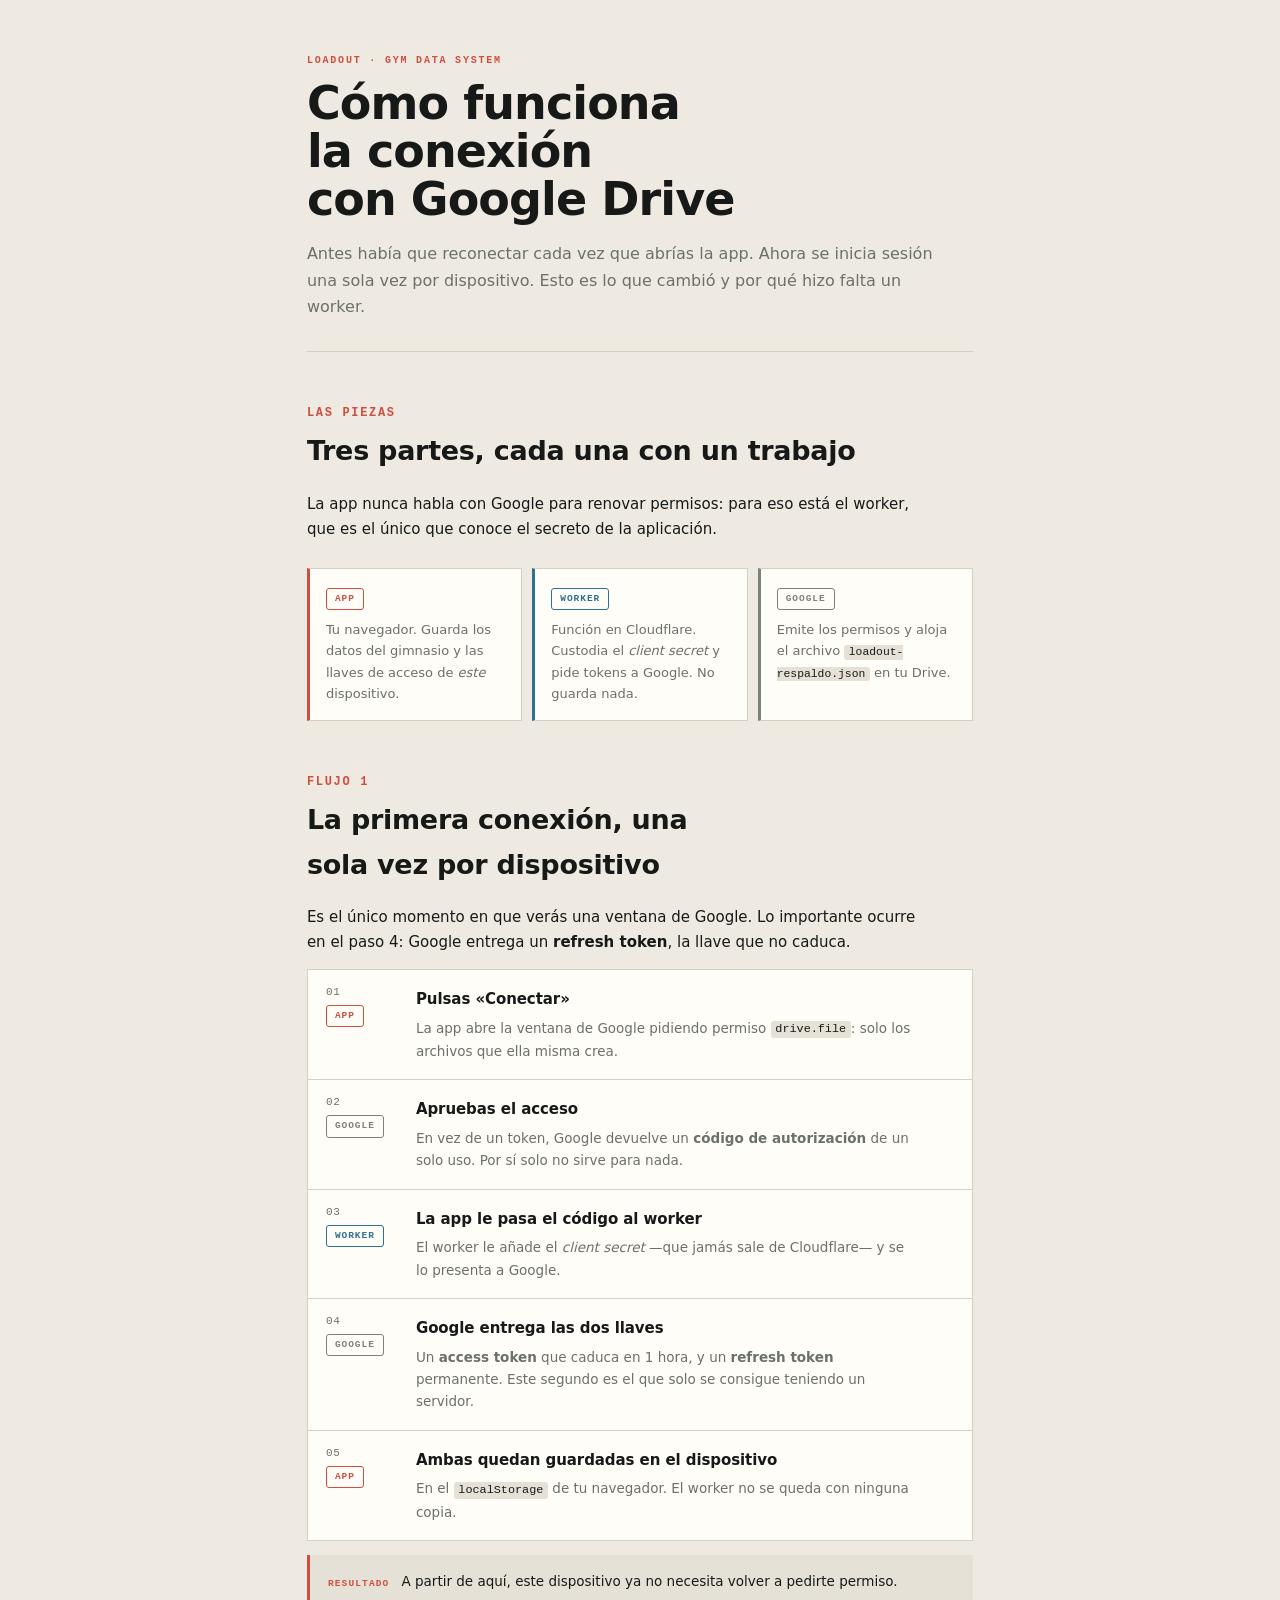
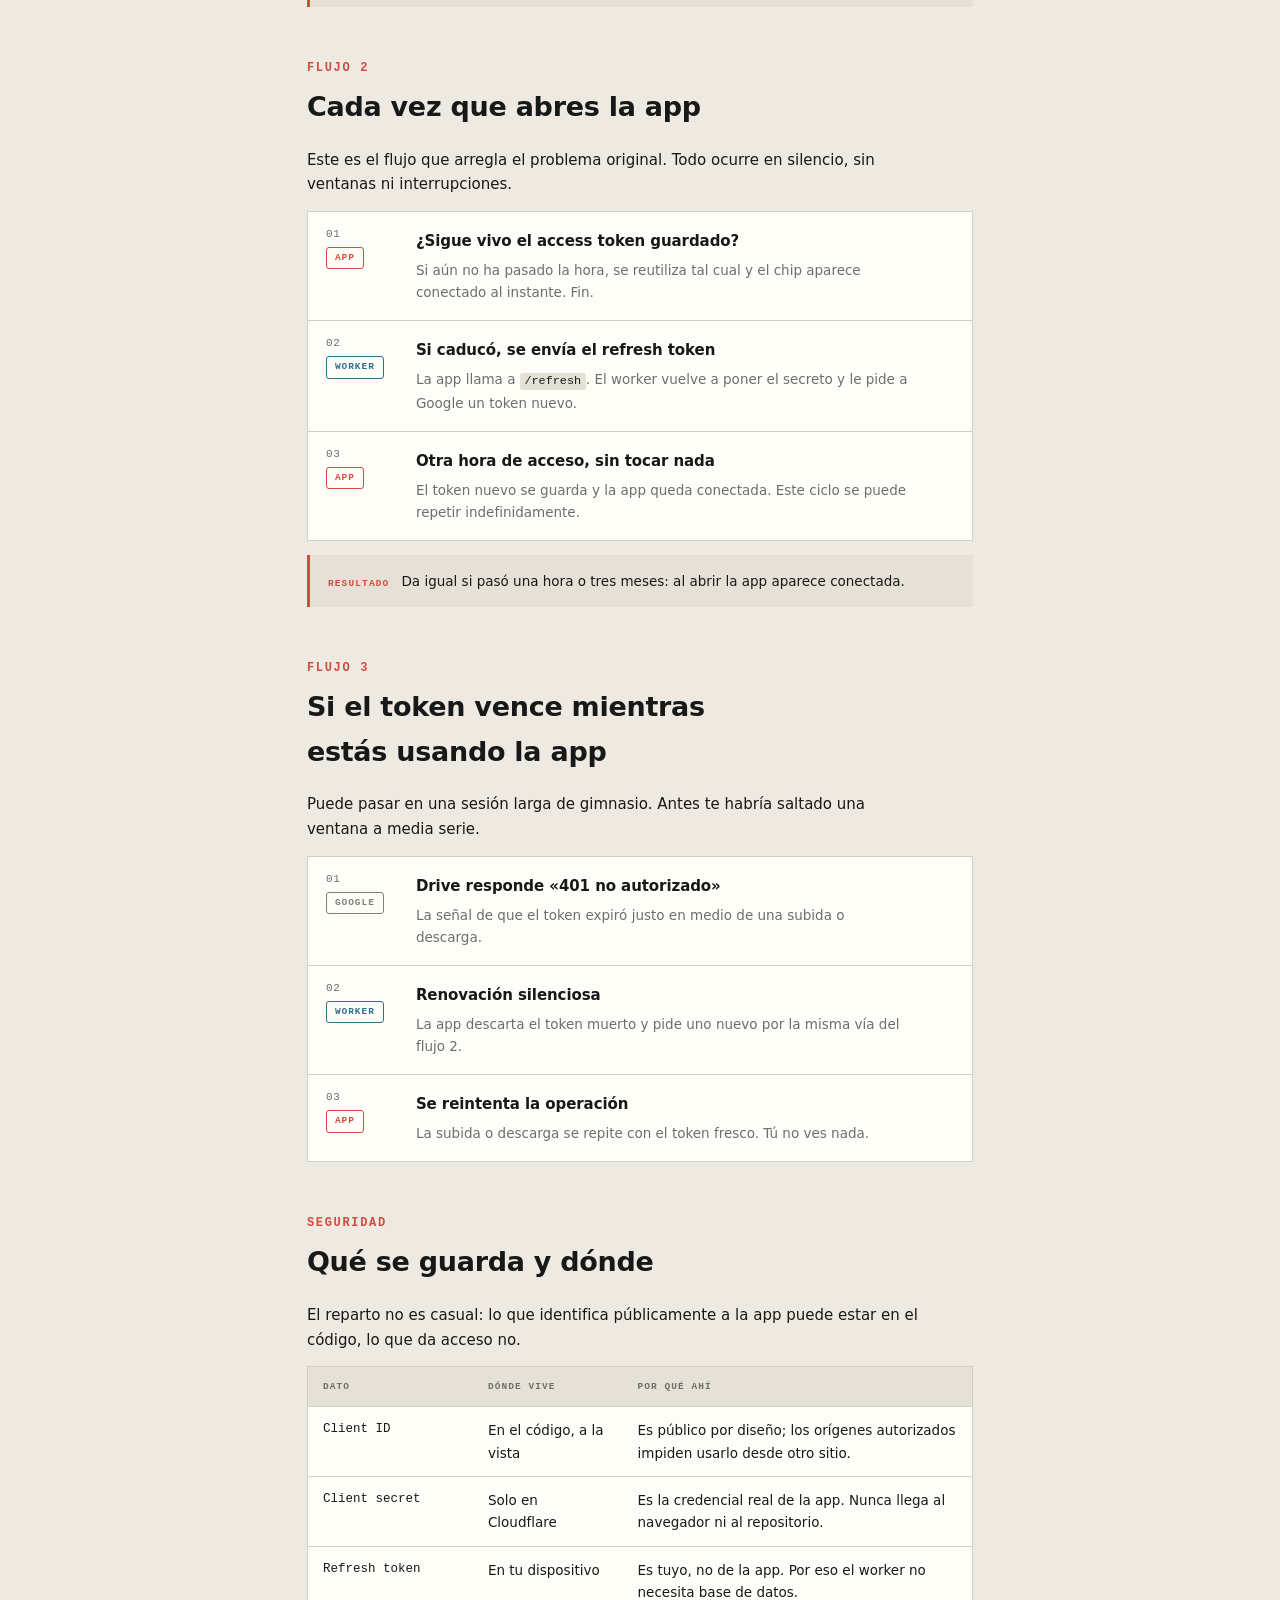
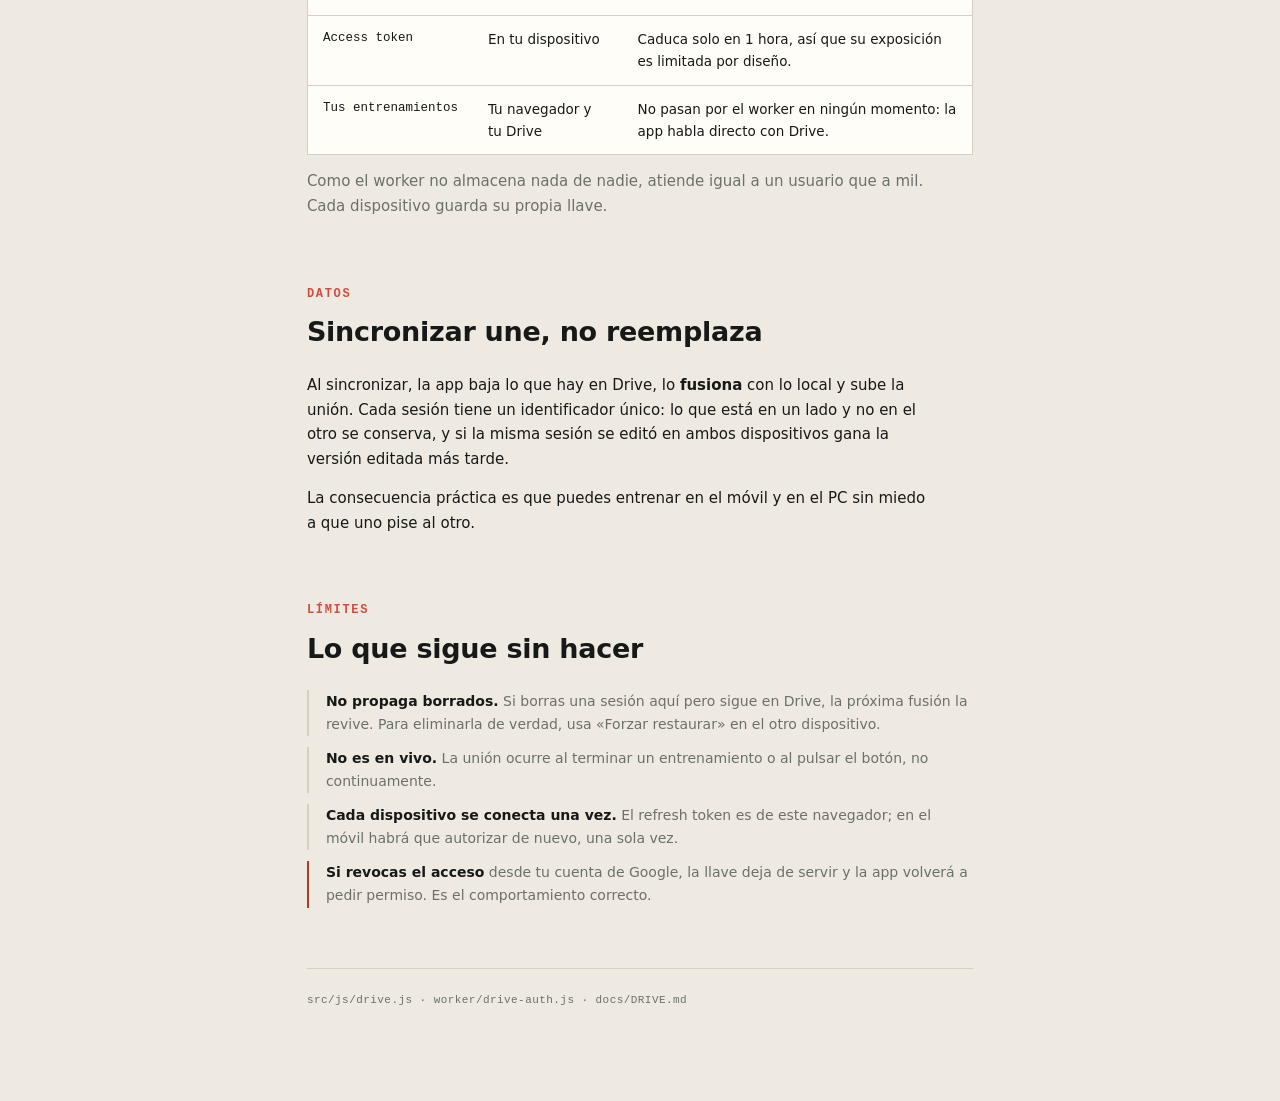
==== docs/drive-esquema.html @ bf82e6a8 "Documenta el flujo de Drive con un esquema visual Los tres flujos de autorizacion, el reparto de cre" ====
﻿<!doctype html>
<html lang="es">
<head>
<meta charset="utf-8">
<meta name="viewport" content="width=device-width,initial-scale=1">
<title>LOADOUT — Cómo funciona la sincronización con Drive</title>
<style>
  /* Paleta tomada del propio sistema de LOADOUT (src/css/styles.css).
     Los actores se codifican por color: la app usa el acento de la marca,
     el worker una variante fría del mismo tono, Google el neutro. */
  :root{
    --bg:#121212; --panel:#1a1b1d; --panel2:#202225;
    --ink:#f6f5f1; --muted:#8d9295; --line:#303235;
    --app:#e7ff37; --worker:#37e7ff; --google:#9aa0a3; --alert:#ff5e4e;
    --on-accent:#141414;
  }
  @media (prefers-color-scheme: light){
    :root{
      --bg:#eeeae2; --panel:#fffdf8; --panel2:#e6e1d6;
      --ink:#171918; --muted:#6c706a; --line:#d5d0c5;
      --app:#cf4e3f; --worker:#2f6f8f; --google:#7d817a; --alert:#a83c30;
      --on-accent:#fffdf8;
    }
  }
  :root[data-theme="light"]{
    --bg:#eeeae2; --panel:#fffdf8; --panel2:#e6e1d6;
    --ink:#171918; --muted:#6c706a; --line:#d5d0c5;
    --app:#cf4e3f; --worker:#2f6f8f; --google:#7d817a; --alert:#a83c30;
    --on-accent:#fffdf8;
  }
  :root[data-theme="dark"]{
    --bg:#121212; --panel:#1a1b1d; --panel2:#202225;
    --ink:#f6f5f1; --muted:#8d9295; --line:#303235;
    --app:#e7ff37; --worker:#37e7ff; --google:#9aa0a3; --alert:#ff5e4e;
    --on-accent:#141414;
  }

  *{box-sizing:border-box}
  body{
    margin:0; background:var(--bg); color:var(--ink);
    font:15px/1.65 system-ui,-apple-system,Segoe UI,Roboto,sans-serif;
    -webkit-font-smoothing:antialiased;
  }
  .wrap{width:min(74ch,100%); margin:auto; padding:0 20px 96px}

  /* ---------- Cabecera ---------- */
  header{padding:56px 0 30px; border-bottom:1px solid var(--line)}
  .eyebrow{
    margin:0 0 14px; color:var(--app);
    font:600 10px/1 ui-monospace,SFMono-Regular,Menlo,Consolas,monospace;
    letter-spacing:.18em; text-transform:uppercase;
  }
  h1{
    margin:0; font-size:clamp(30px,6vw,46px); font-weight:800;
    line-height:1.04; letter-spacing:-.02em; text-wrap:balance;
  }
  .lede{margin:18px 0 0; color:var(--muted); font-size:16px; max-width:62ch}

  /* ---------- Secciones ---------- */
  section{padding-top:52px}
  h2{
    margin:0 0 6px; font-size:12px; font-weight:700;
    font-family:ui-monospace,SFMono-Regular,Menlo,Consolas,monospace;
    letter-spacing:.14em; text-transform:uppercase; color:var(--app);
  }
  h3{margin:0 0 18px; font-size:clamp(21px,3.4vw,27px); font-weight:750; letter-spacing:-.01em; text-wrap:balance}
  p{margin:0 0 14px; max-width:65ch}
  .muted{color:var(--muted)}
  code{
    font-family:ui-monospace,SFMono-Regular,Menlo,Consolas,monospace;
    font-size:.875em; background:var(--panel2); color:var(--ink);
    padding:.12em .4em; border-radius:3px;
  }

  /* ---------- Actores ---------- */
  .chip{
    display:inline-flex; align-items:center; white-space:nowrap;
    padding:3px 8px; border-radius:3px;
    font:600 9.5px/1.5 ui-monospace,SFMono-Regular,Menlo,Consolas,monospace;
    letter-spacing:.1em; text-transform:uppercase;
    border:1px solid currentColor;
  }
  .c-app{color:var(--app)} .c-worker{color:var(--worker)}
  .c-google{color:var(--google)} .c-alert{color:var(--alert)}

  .legend{display:flex; flex-wrap:wrap; gap:10px; margin:26px 0 0}
  .legend div{
    flex:1 1 190px; min-width:0; padding:15px 16px;
    background:var(--panel); border:1px solid var(--line); border-left:3px solid;
  }
  .legend div.a{border-left-color:var(--app)}
  .legend div.w{border-left-color:var(--worker)}
  .legend div.g{border-left-color:var(--google)}
  .legend p{margin:9px 0 0; font-size:13px; color:var(--muted); max-width:none}

  /* ---------- Traza de pasos ---------- */
  .trace{list-style:none; margin:0; padding:0; display:grid; gap:1px; background:var(--line); border:1px solid var(--line)}
  .trace li{
    display:grid; grid-template-columns:auto 1fr; gap:16px;
    align-items:start; padding:17px 18px; background:var(--panel);
  }
  .gutter{display:grid; gap:7px; justify-items:start; width:74px}
  .num{
    font:500 11px/1 ui-monospace,SFMono-Regular,Menlo,Consolas,monospace;
    color:var(--muted); letter-spacing:.06em;
  }
  .trace h4{margin:0 0 5px; font-size:15px; font-weight:700; letter-spacing:-.005em}
  .trace p{margin:0; font-size:13.5px; color:var(--muted); max-width:58ch}

  .outcome{
    display:flex; gap:12px; align-items:baseline;
    margin-top:14px; padding:15px 18px;
    background:var(--panel2); border-left:3px solid var(--app);
  }
  .outcome strong{
    flex:0 0 auto;
    font:600 9.5px/1.7 ui-monospace,SFMono-Regular,Menlo,Consolas,monospace;
    letter-spacing:.12em; text-transform:uppercase; color:var(--app);
  }
  .outcome span{font-size:13.5px}

  /* ---------- Tabla ---------- */
  .scroll{overflow-x:auto; border:1px solid var(--line); background:var(--panel)}
  table{border-collapse:collapse; width:100%; min-width:460px; font-size:13.5px}
  th,td{padding:12px 15px; text-align:left; border-bottom:1px solid var(--line); vertical-align:top}
  th{
    font:600 9.5px/1.6 ui-monospace,SFMono-Regular,Menlo,Consolas,monospace;
    letter-spacing:.11em; text-transform:uppercase; color:var(--muted);
    background:var(--panel2); white-space:nowrap;
  }
  tbody tr:last-child td{border-bottom:0}
  td:first-child{font-family:ui-monospace,SFMono-Regular,Menlo,Consolas,monospace; font-size:12.5px; white-space:nowrap}

  /* ---------- Notas ---------- */
  .notes{list-style:none; margin:0; padding:0; display:grid; gap:11px}
  .notes li{
    padding-left:17px; border-left:2px solid var(--line);
    font-size:14px; color:var(--muted);
  }
  .notes li strong{color:var(--ink); font-weight:650}
  .notes li.warn{border-left-color:var(--alert)}

  footer{
    margin-top:60px; padding-top:22px; border-top:1px solid var(--line);
    font:11px/1.7 ui-monospace,SFMono-Regular,Menlo,Consolas,monospace;
    color:var(--muted); letter-spacing:.04em;
  }
  @media (max-width:520px){
    .trace li{grid-template-columns:1fr; gap:10px}
    .gutter{width:auto; grid-auto-flow:column; justify-content:start; align-items:center; gap:10px}
  }
</style>
</head>
<body>

<div class="wrap">

<header>
  <p class="eyebrow">LOADOUT · Gym Data System</p>
  <h1>Cómo funciona la conexión con Google&nbsp;Drive</h1>
  <p class="lede">Antes había que reconectar cada vez que abrías la app. Ahora se inicia sesión una sola vez por dispositivo. Esto es lo que cambió y por qué hizo falta un worker.</p>
</header>

<section>
  <h2>Las piezas</h2>
  <h3>Tres partes, cada una con un trabajo</h3>
  <p>La app nunca habla con Google para renovar permisos: para eso está el worker, que es el único que conoce el secreto de la aplicación.</p>
  <div class="legend">
    <div class="a"><span class="chip c-app">App</span><p>Tu navegador. Guarda los datos del gimnasio y las llaves de acceso de <em>este</em> dispositivo.</p></div>
    <div class="w"><span class="chip c-worker">Worker</span><p>Función en Cloudflare. Custodia el <em>client secret</em> y pide tokens a Google. No guarda nada.</p></div>
    <div class="g"><span class="chip c-google">Google</span><p>Emite los permisos y aloja el archivo <code>loadout-respaldo.json</code> en tu Drive.</p></div>
  </div>
</section>

<section>
  <h2>Flujo 1</h2>
  <h3>La primera conexión, una sola vez por dispositivo</h3>
  <p>Es el único momento en que verás una ventana de Google. Lo importante ocurre en el paso 4: Google entrega un <strong>refresh token</strong>, la llave que no caduca.</p>
  <ol class="trace">
    <li>
      <div class="gutter"><span class="num">01</span><span class="chip c-app">App</span></div>
      <div><h4>Pulsas «Conectar»</h4><p>La app abre la ventana de Google pidiendo permiso <code>drive.file</code>: solo los archivos que ella misma crea.</p></div>
    </li>
    <li>
      <div class="gutter"><span class="num">02</span><span class="chip c-google">Google</span></div>
      <div><h4>Apruebas el acceso</h4><p>En vez de un token, Google devuelve un <strong>código de autorización</strong> de un solo uso. Por sí solo no sirve para nada.</p></div>
    </li>
    <li>
      <div class="gutter"><span class="num">03</span><span class="chip c-worker">Worker</span></div>
      <div><h4>La app le pasa el código al worker</h4><p>El worker le añade el <em>client secret</em> —que jamás sale de Cloudflare— y se lo presenta a Google.</p></div>
    </li>
    <li>
      <div class="gutter"><span class="num">04</span><span class="chip c-google">Google</span></div>
      <div><h4>Google entrega las dos llaves</h4><p>Un <strong>access token</strong> que caduca en 1 hora, y un <strong>refresh token</strong> permanente. Este segundo es el que solo se consigue teniendo un servidor.</p></div>
    </li>
    <li>
      <div class="gutter"><span class="num">05</span><span class="chip c-app">App</span></div>
      <div><h4>Ambas quedan guardadas en el dispositivo</h4><p>En el <code>localStorage</code> de tu navegador. El worker no se queda con ninguna copia.</p></div>
    </li>
  </ol>
  <div class="outcome"><strong>Resultado</strong><span>A partir de aquí, este dispositivo ya no necesita volver a pedirte permiso.</span></div>
</section>

<section>
  <h2>Flujo 2</h2>
  <h3>Cada vez que abres la app</h3>
  <p>Este es el flujo que arregla el problema original. Todo ocurre en silencio, sin ventanas ni interrupciones.</p>
  <ol class="trace">
    <li>
      <div class="gutter"><span class="num">01</span><span class="chip c-app">App</span></div>
      <div><h4>¿Sigue vivo el access token guardado?</h4><p>Si aún no ha pasado la hora, se reutiliza tal cual y el chip aparece conectado al instante. Fin.</p></div>
    </li>
    <li>
      <div class="gutter"><span class="num">02</span><span class="chip c-worker">Worker</span></div>
      <div><h4>Si caducó, se envía el refresh token</h4><p>La app llama a <code>/refresh</code>. El worker vuelve a poner el secreto y le pide a Google un token nuevo.</p></div>
    </li>
    <li>
      <div class="gutter"><span class="num">03</span><span class="chip c-app">App</span></div>
      <div><h4>Otra hora de acceso, sin tocar nada</h4><p>El token nuevo se guarda y la app queda conectada. Este ciclo se puede repetir indefinidamente.</p></div>
    </li>
  </ol>
  <div class="outcome"><strong>Resultado</strong><span>Da igual si pasó una hora o tres meses: al abrir la app aparece conectada.</span></div>
</section>

<section>
  <h2>Flujo 3</h2>
  <h3>Si el token vence mientras estás usando la app</h3>
  <p>Puede pasar en una sesión larga de gimnasio. Antes te habría saltado una ventana a media serie.</p>
  <ol class="trace">
    <li>
      <div class="gutter"><span class="num">01</span><span class="chip c-google">Google</span></div>
      <div><h4>Drive responde «401 no autorizado»</h4><p>La señal de que el token expiró justo en medio de una subida o descarga.</p></div>
    </li>
    <li>
      <div class="gutter"><span class="num">02</span><span class="chip c-worker">Worker</span></div>
      <div><h4>Renovación silenciosa</h4><p>La app descarta el token muerto y pide uno nuevo por la misma vía del flujo 2.</p></div>
    </li>
    <li>
      <div class="gutter"><span class="num">03</span><span class="chip c-app">App</span></div>
      <div><h4>Se reintenta la operación</h4><p>La subida o descarga se repite con el token fresco. Tú no ves nada.</p></div>
    </li>
  </ol>
</section>

<section>
  <h2>Seguridad</h2>
  <h3>Qué se guarda y dónde</h3>
  <p>El reparto no es casual: lo que identifica públicamente a la app puede estar en el código, lo que da acceso no.</p>
  <div class="scroll">
    <table>
      <thead><tr><th>Dato</th><th>Dónde vive</th><th>Por qué ahí</th></tr></thead>
      <tbody>
        <tr><td>Client ID</td><td>En el código, a la vista</td><td>Es público por diseño; los orígenes autorizados impiden usarlo desde otro sitio.</td></tr>
        <tr><td>Client secret</td><td>Solo en Cloudflare</td><td>Es la credencial real de la app. Nunca llega al navegador ni al repositorio.</td></tr>
        <tr><td>Refresh token</td><td>En tu dispositivo</td><td>Es tuyo, no de la app. Por eso el worker no necesita base de datos.</td></tr>
        <tr><td>Access token</td><td>En tu dispositivo</td><td>Caduca solo en 1 hora, así que su exposición es limitada por diseño.</td></tr>
        <tr><td>Tus entrenamientos</td><td>Tu navegador y tu Drive</td><td>No pasan por el worker en ningún momento: la app habla directo con Drive.</td></tr>
      </tbody>
    </table>
  </div>
  <p class="muted" style="margin-top:14px">Como el worker no almacena nada de nadie, atiende igual a un usuario que a mil. Cada dispositivo guarda su propia llave.</p>
</section>

<section>
  <h2>Datos</h2>
  <h3>Sincronizar une, no reemplaza</h3>
  <p>Al sincronizar, la app baja lo que hay en Drive, lo <strong>fusiona</strong> con lo local y sube la unión. Cada sesión tiene un identificador único: lo que está en un lado y no en el otro se conserva, y si la misma sesión se editó en ambos dispositivos gana la versión editada más tarde.</p>
  <p>La consecuencia práctica es que puedes entrenar en el móvil y en el PC sin miedo a que uno pise al otro.</p>
</section>

<section>
  <h2>Límites</h2>
  <h3>Lo que sigue sin hacer</h3>
  <ul class="notes">
    <li><strong>No propaga borrados.</strong> Si borras una sesión aquí pero sigue en Drive, la próxima fusión la revive. Para eliminarla de verdad, usa «Forzar restaurar» en el otro dispositivo.</li>
    <li><strong>No es en vivo.</strong> La unión ocurre al terminar un entrenamiento o al pulsar el botón, no continuamente.</li>
    <li><strong>Cada dispositivo se conecta una vez.</strong> El refresh token es de este navegador; en el móvil habrá que autorizar de nuevo, una sola vez.</li>
    <li class="warn"><strong>Si revocas el acceso</strong> desde tu cuenta de Google, la llave deja de servir y la app volverá a pedir permiso. Es el comportamiento correcto.</li>
  </ul>
</section>

<footer>src/js/drive.js · worker/drive-auth.js · docs/DRIVE.md</footer>

</div>

</body>
</html>
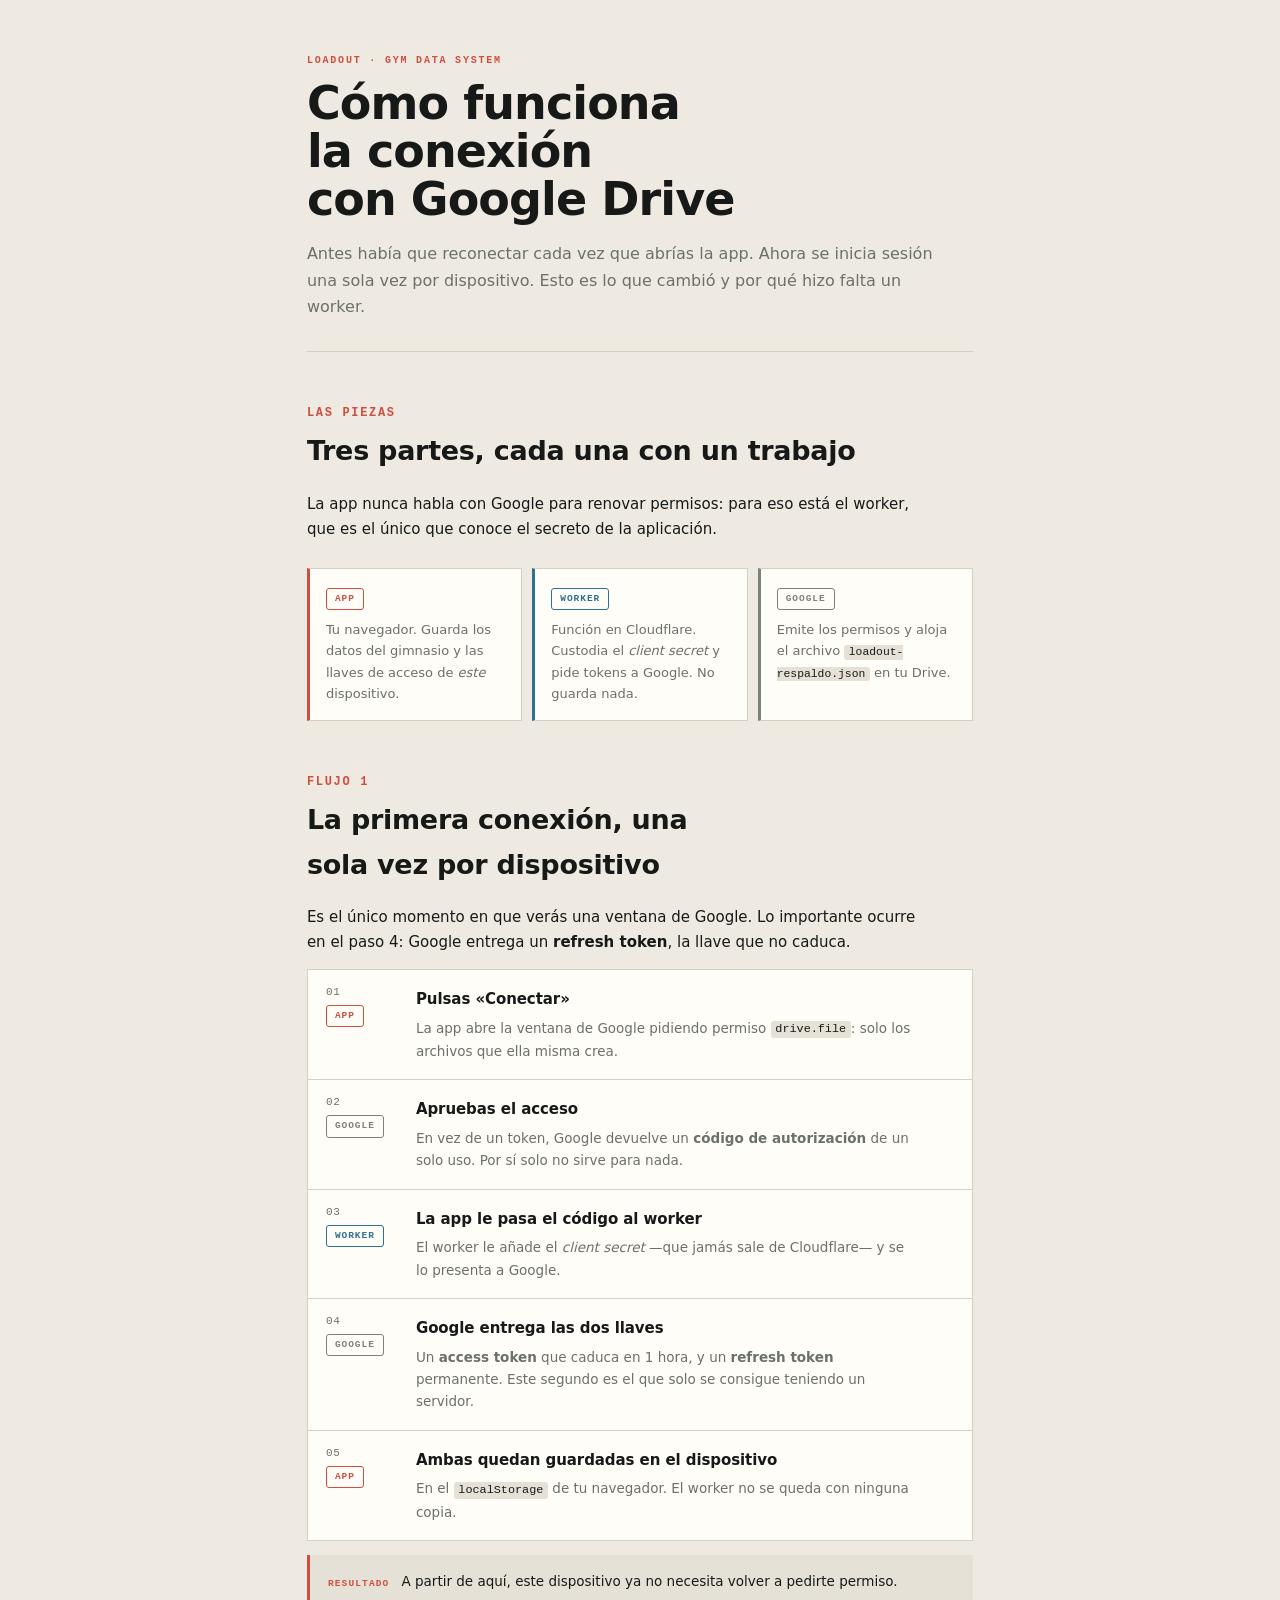
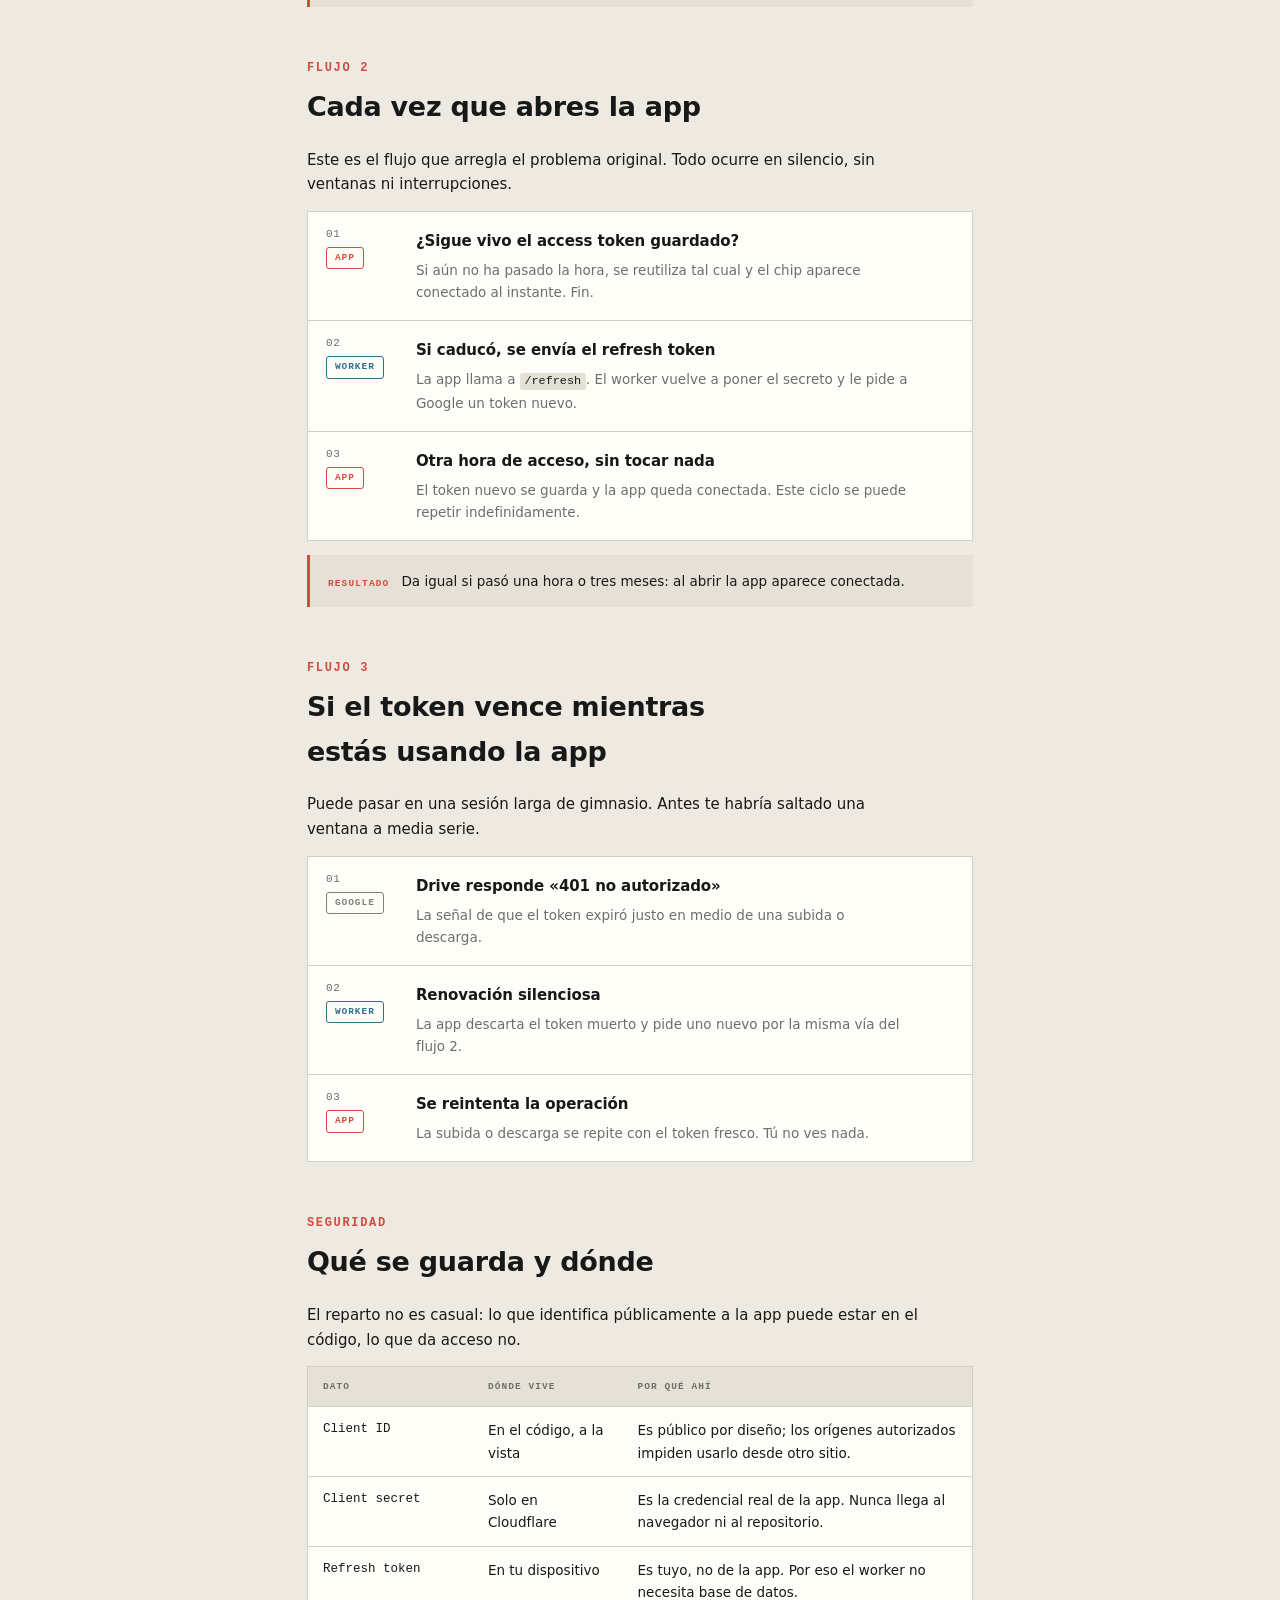
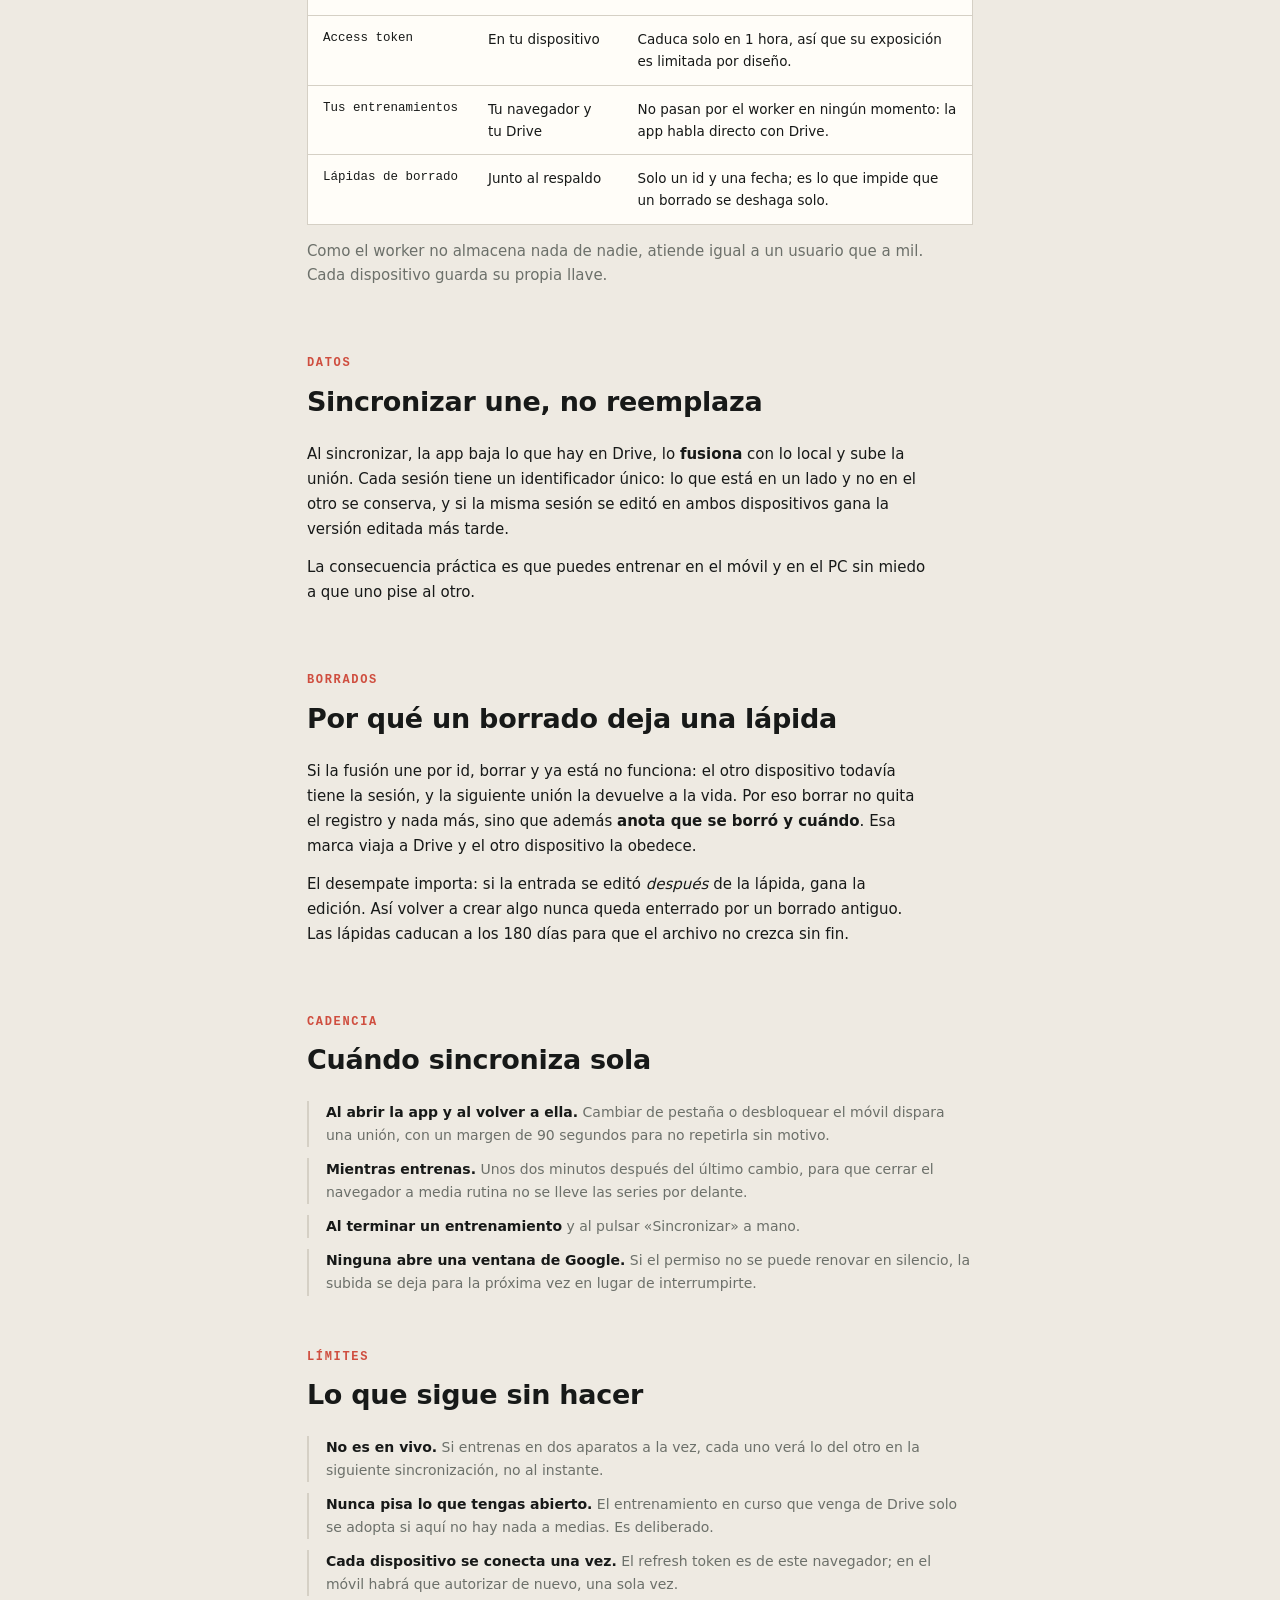
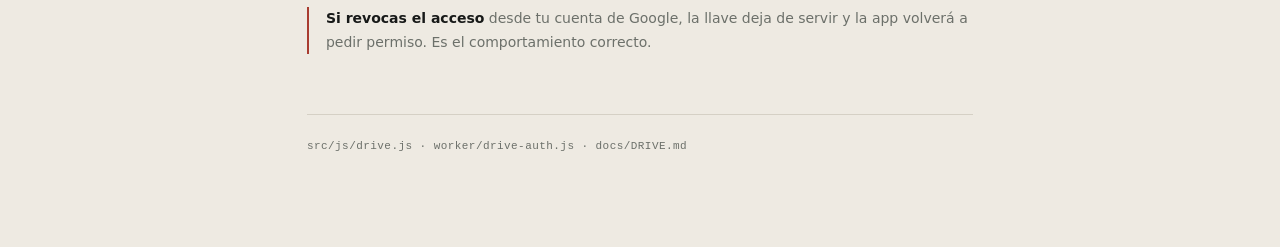
==== commit 728ceeb0: "Propaga los borrados y sincroniza al volver a la app Tres huecos que quedaban en la sincronizacion: " ====
--- a/docs/drive-esquema.html
+++ b/docs/drive-esquema.html
@@ -255,6 +255,7 @@
         <tr><td>Refresh token</td><td>En tu dispositivo</td><td>Es tuyo, no de la app. Por eso el worker no necesita base de datos.</td></tr>
         <tr><td>Access token</td><td>En tu dispositivo</td><td>Caduca solo en 1 hora, así que su exposición es limitada por diseño.</td></tr>
         <tr><td>Tus entrenamientos</td><td>Tu navegador y tu Drive</td><td>No pasan por el worker en ningún momento: la app habla directo con Drive.</td></tr>
+        <tr><td>Lápidas de borrado</td><td>Junto al respaldo</td><td>Solo un id y una fecha; es lo que impide que un borrado se deshaga solo.</td></tr>
       </tbody>
     </table>
   </div>
@@ -269,11 +270,29 @@
 </section>
 
 <section>
+  <h2>Borrados</h2>
+  <h3>Por qué un borrado deja una lápida</h3>
+  <p>Si la fusión une por id, borrar y ya está no funciona: el otro dispositivo todavía tiene la sesión, y la siguiente unión la devuelve a la vida. Por eso borrar no quita el registro y nada más, sino que además <strong>anota que se borró y cuándo</strong>. Esa marca viaja a Drive y el otro dispositivo la obedece.</p>
+  <p>El desempate importa: si la entrada se editó <em>después</em> de la lápida, gana la edición. Así volver a crear algo nunca queda enterrado por un borrado antiguo. Las lápidas caducan a los 180 días para que el archivo no crezca sin fin.</p>
+</section>
+
+<section>
+  <h2>Cadencia</h2>
+  <h3>Cuándo sincroniza sola</h3>
+  <ul class="notes">
+    <li><strong>Al abrir la app y al volver a ella.</strong> Cambiar de pestaña o desbloquear el móvil dispara una unión, con un margen de 90 segundos para no repetirla sin motivo.</li>
+    <li><strong>Mientras entrenas.</strong> Unos dos minutos después del último cambio, para que cerrar el navegador a media rutina no se lleve las series por delante.</li>
+    <li><strong>Al terminar un entrenamiento</strong> y al pulsar «Sincronizar» a mano.</li>
+    <li><strong>Ninguna abre una ventana de Google.</strong> Si el permiso no se puede renovar en silencio, la subida se deja para la próxima vez en lugar de interrumpirte.</li>
+  </ul>
+</section>
+
+<section>
   <h2>Límites</h2>
   <h3>Lo que sigue sin hacer</h3>
   <ul class="notes">
-    <li><strong>No propaga borrados.</strong> Si borras una sesión aquí pero sigue en Drive, la próxima fusión la revive. Para eliminarla de verdad, usa «Forzar restaurar» en el otro dispositivo.</li>
-    <li><strong>No es en vivo.</strong> La unión ocurre al terminar un entrenamiento o al pulsar el botón, no continuamente.</li>
+    <li><strong>No es en vivo.</strong> Si entrenas en dos aparatos a la vez, cada uno verá lo del otro en la siguiente sincronización, no al instante.</li>
+    <li><strong>Nunca pisa lo que tengas abierto.</strong> El entrenamiento en curso que venga de Drive solo se adopta si aquí no hay nada a medias. Es deliberado.</li>
     <li><strong>Cada dispositivo se conecta una vez.</strong> El refresh token es de este navegador; en el móvil habrá que autorizar de nuevo, una sola vez.</li>
     <li class="warn"><strong>Si revocas el acceso</strong> desde tu cuenta de Google, la llave deja de servir y la app volverá a pedir permiso. Es el comportamiento correcto.</li>
   </ul>
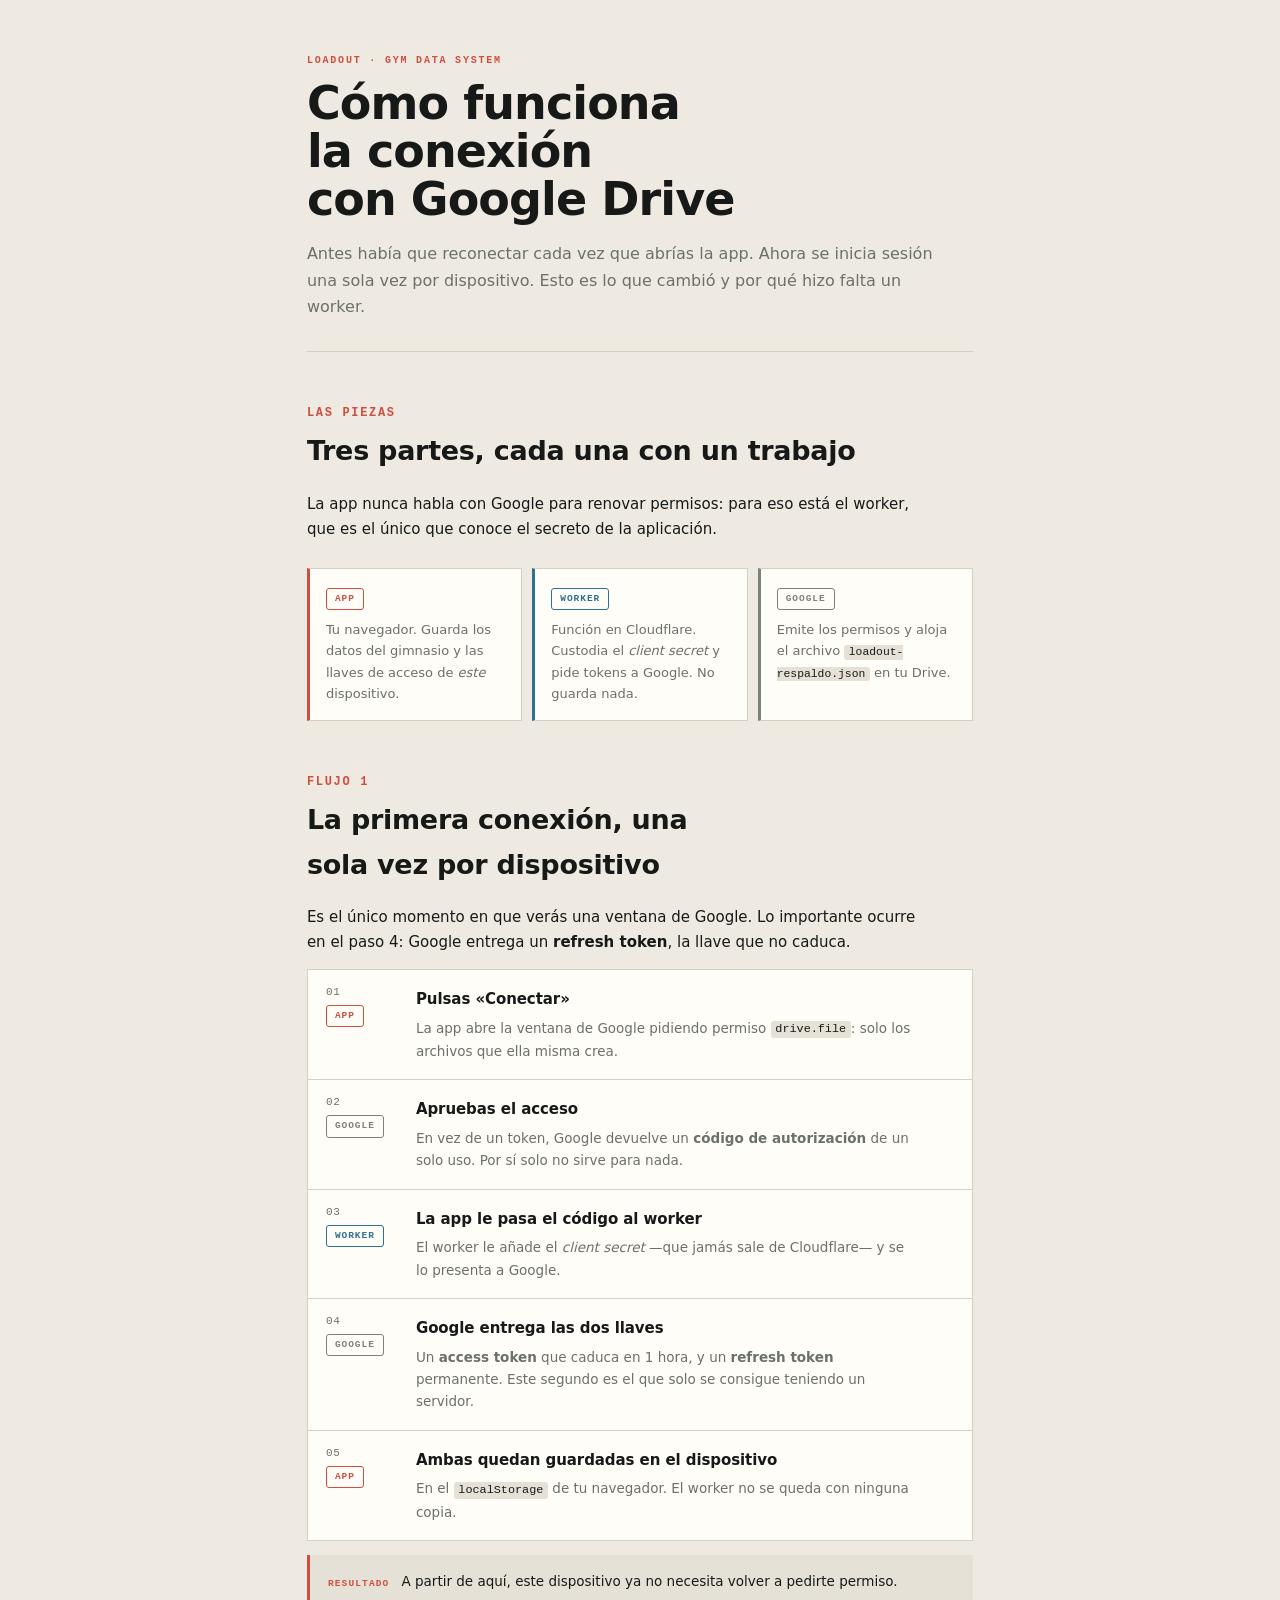
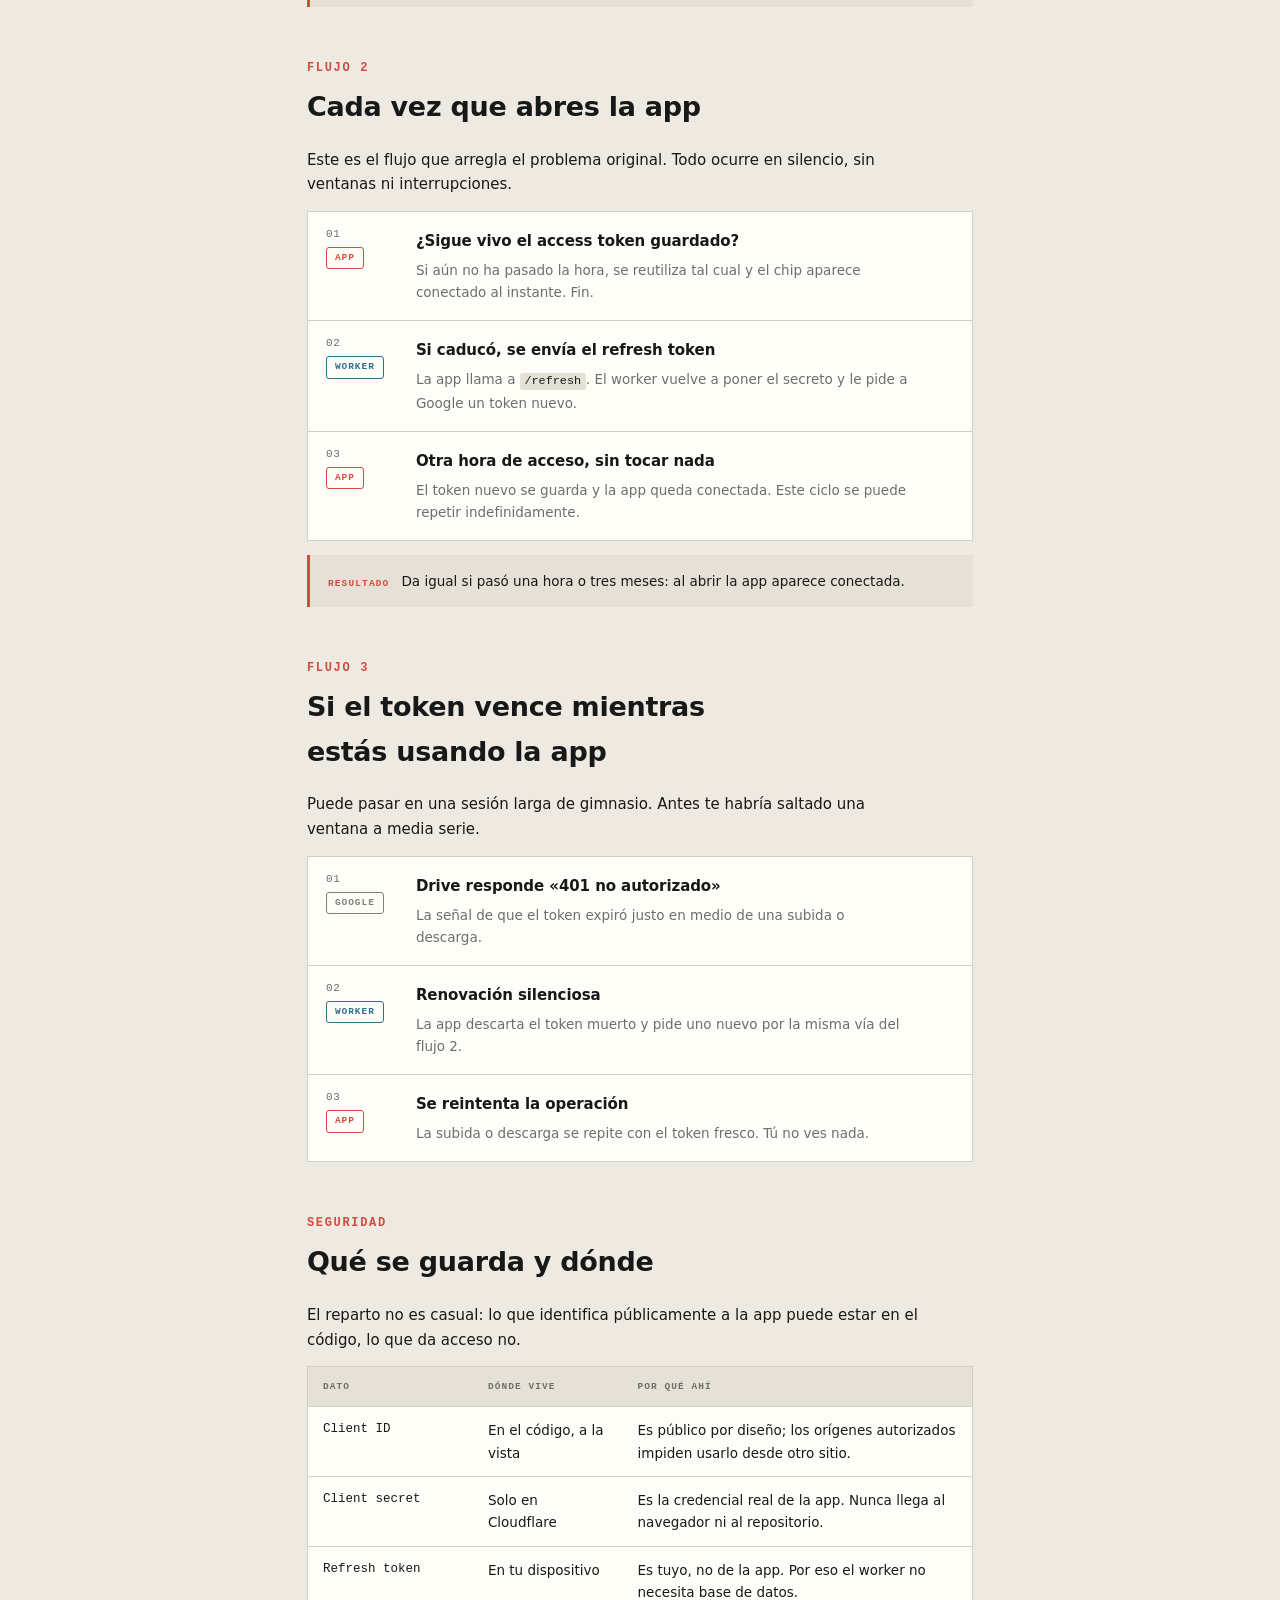
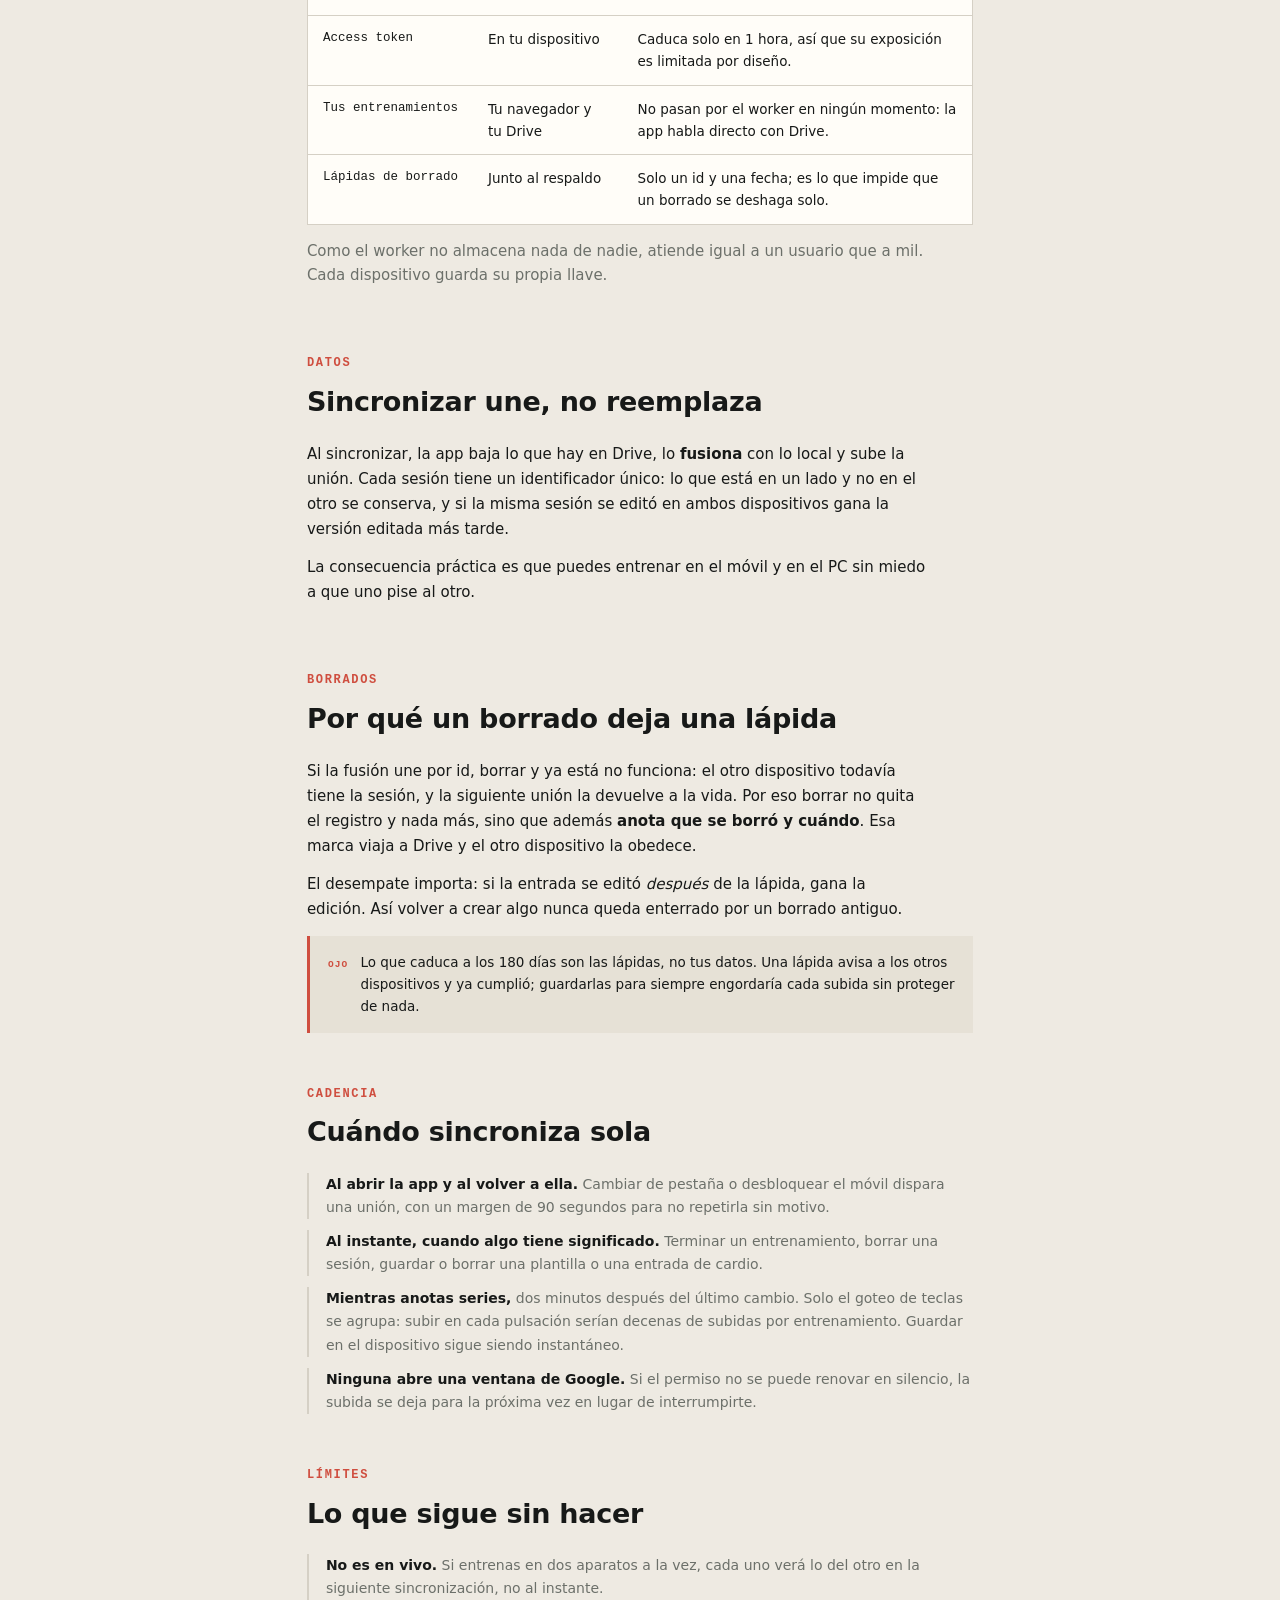
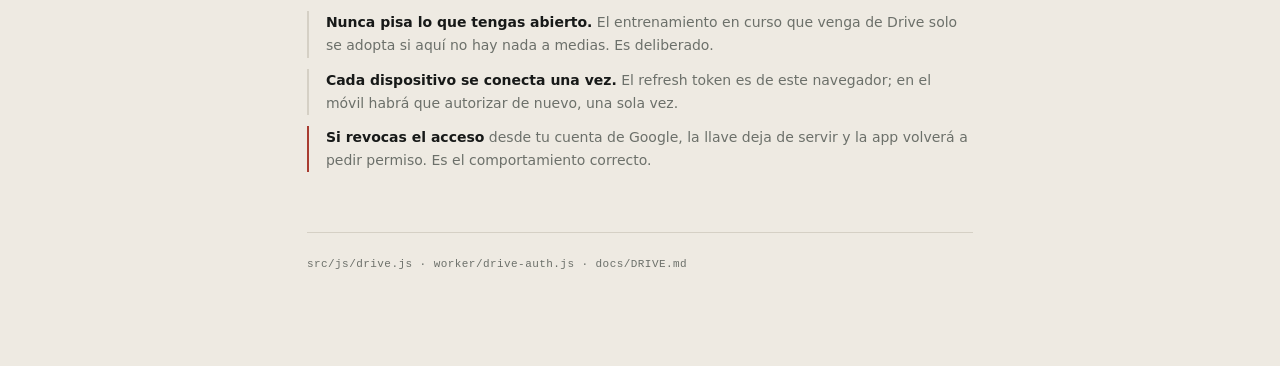
==== commit 843eb1a7: "Explica por que caducan las lapidas y por que las series esperan Los dos numeros del diseno (180 dia" ====
--- a/docs/drive-esquema.html
+++ b/docs/drive-esquema.html
@@ -273,7 +273,8 @@
   <h2>Borrados</h2>
   <h3>Por qué un borrado deja una lápida</h3>
   <p>Si la fusión une por id, borrar y ya está no funciona: el otro dispositivo todavía tiene la sesión, y la siguiente unión la devuelve a la vida. Por eso borrar no quita el registro y nada más, sino que además <strong>anota que se borró y cuándo</strong>. Esa marca viaja a Drive y el otro dispositivo la obedece.</p>
-  <p>El desempate importa: si la entrada se editó <em>después</em> de la lápida, gana la edición. Así volver a crear algo nunca queda enterrado por un borrado antiguo. Las lápidas caducan a los 180 días para que el archivo no crezca sin fin.</p>
+  <p>El desempate importa: si la entrada se editó <em>después</em> de la lápida, gana la edición. Así volver a crear algo nunca queda enterrado por un borrado antiguo.</p>
+  <div class="outcome"><strong>Ojo</strong><span>Lo que caduca a los 180 días son las lápidas, no tus datos. Una lápida avisa a los otros dispositivos y ya cumplió; guardarlas para siempre engordaría cada subida sin proteger de nada.</span></div>
 </section>
 
 <section>
@@ -281,8 +282,8 @@
   <h3>Cuándo sincroniza sola</h3>
   <ul class="notes">
     <li><strong>Al abrir la app y al volver a ella.</strong> Cambiar de pestaña o desbloquear el móvil dispara una unión, con un margen de 90 segundos para no repetirla sin motivo.</li>
-    <li><strong>Mientras entrenas.</strong> Unos dos minutos después del último cambio, para que cerrar el navegador a media rutina no se lleve las series por delante.</li>
-    <li><strong>Al terminar un entrenamiento</strong> y al pulsar «Sincronizar» a mano.</li>
+    <li><strong>Al instante, cuando algo tiene significado.</strong> Terminar un entrenamiento, borrar una sesión, guardar o borrar una plantilla o una entrada de cardio.</li>
+    <li><strong>Mientras anotas series,</strong> dos minutos después del último cambio. Solo el goteo de teclas se agrupa: subir en cada pulsación serían decenas de subidas por entrenamiento. Guardar en el dispositivo sigue siendo instantáneo.</li>
     <li><strong>Ninguna abre una ventana de Google.</strong> Si el permiso no se puede renovar en silencio, la subida se deja para la próxima vez en lugar de interrumpirte.</li>
   </ul>
 </section>
